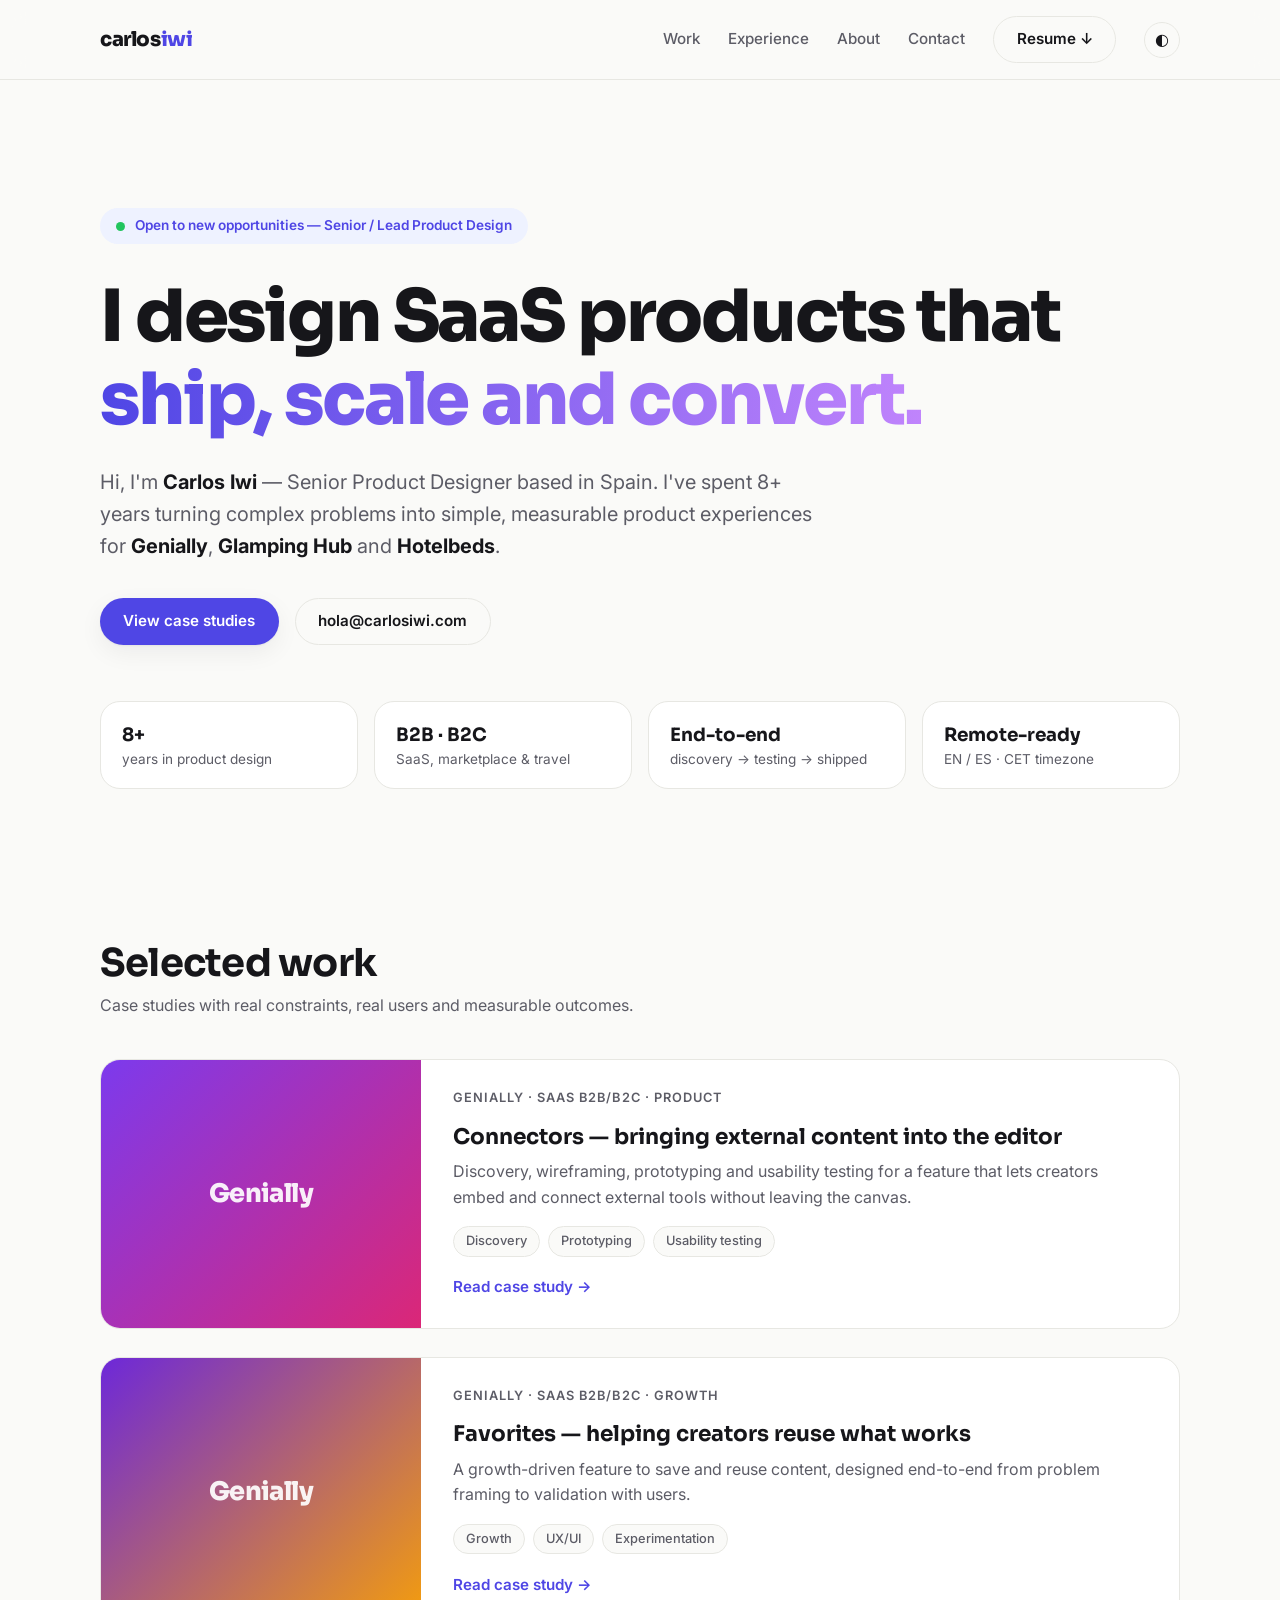
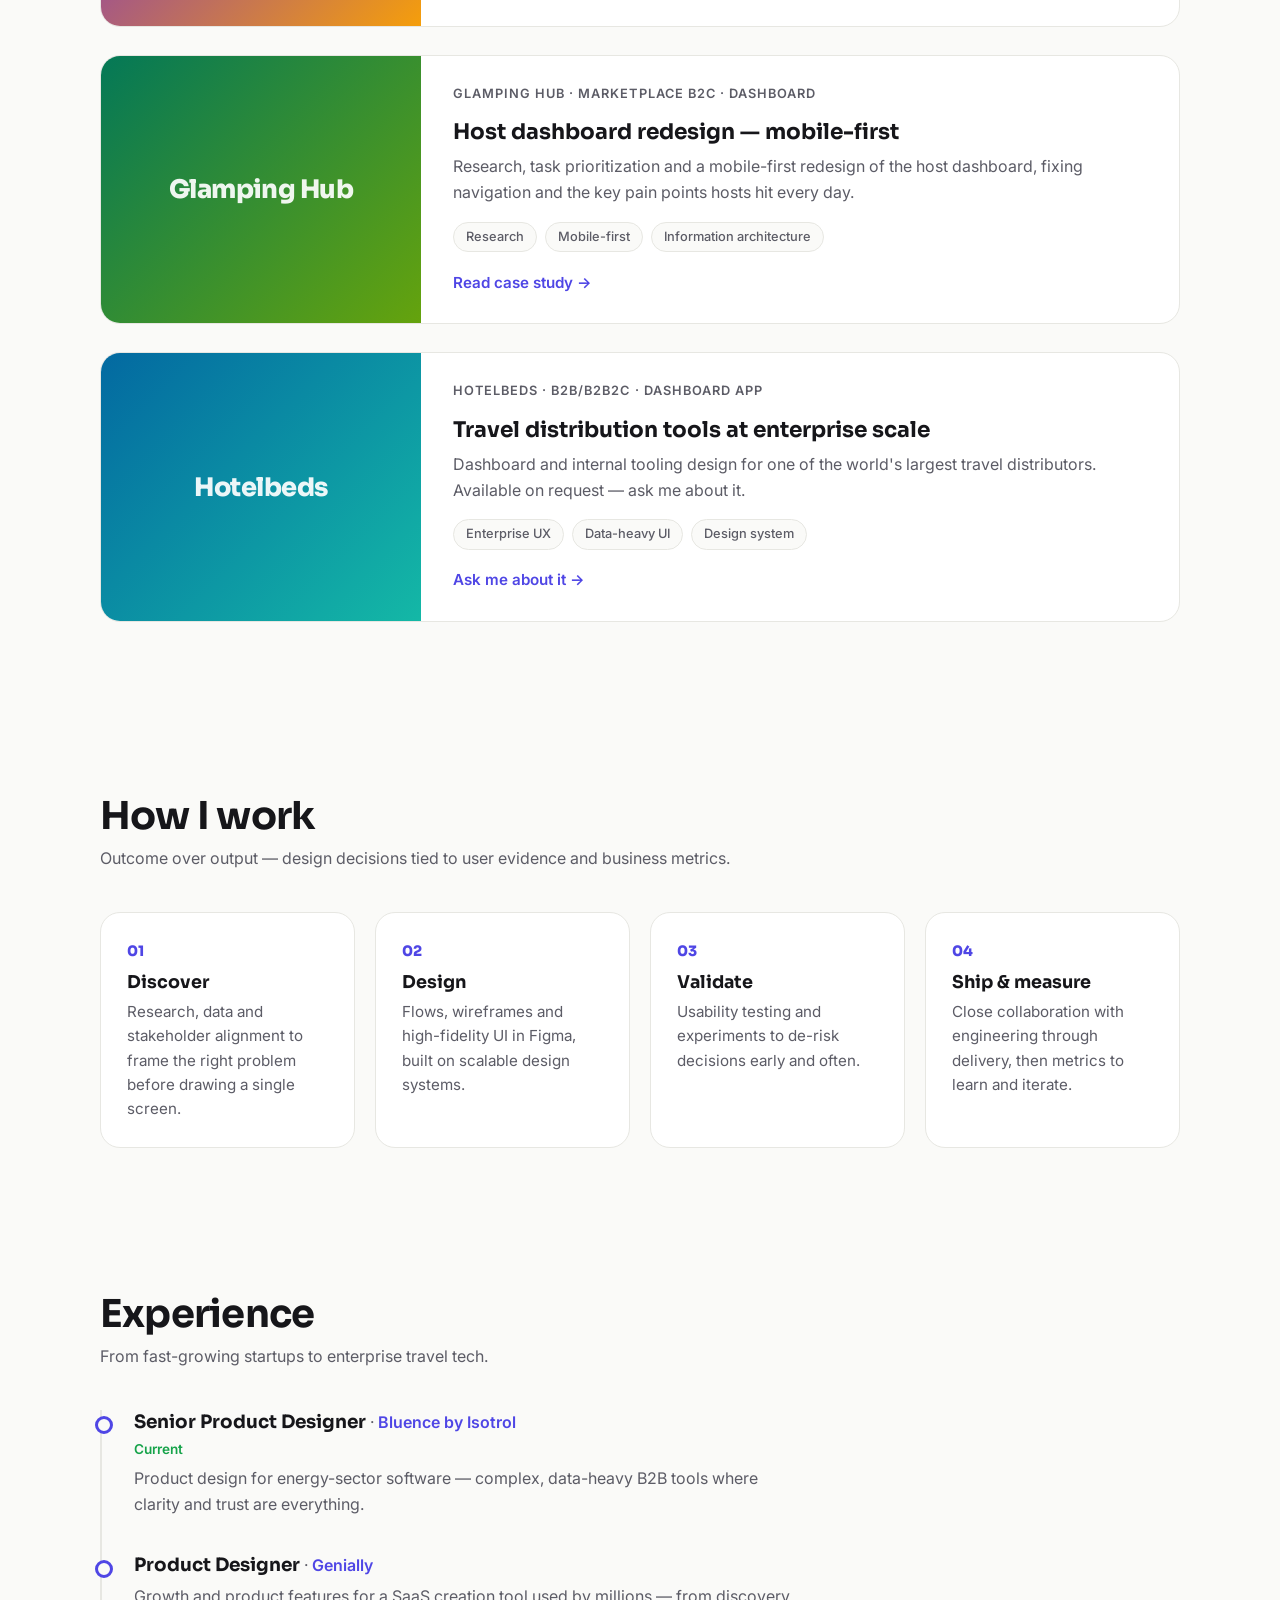
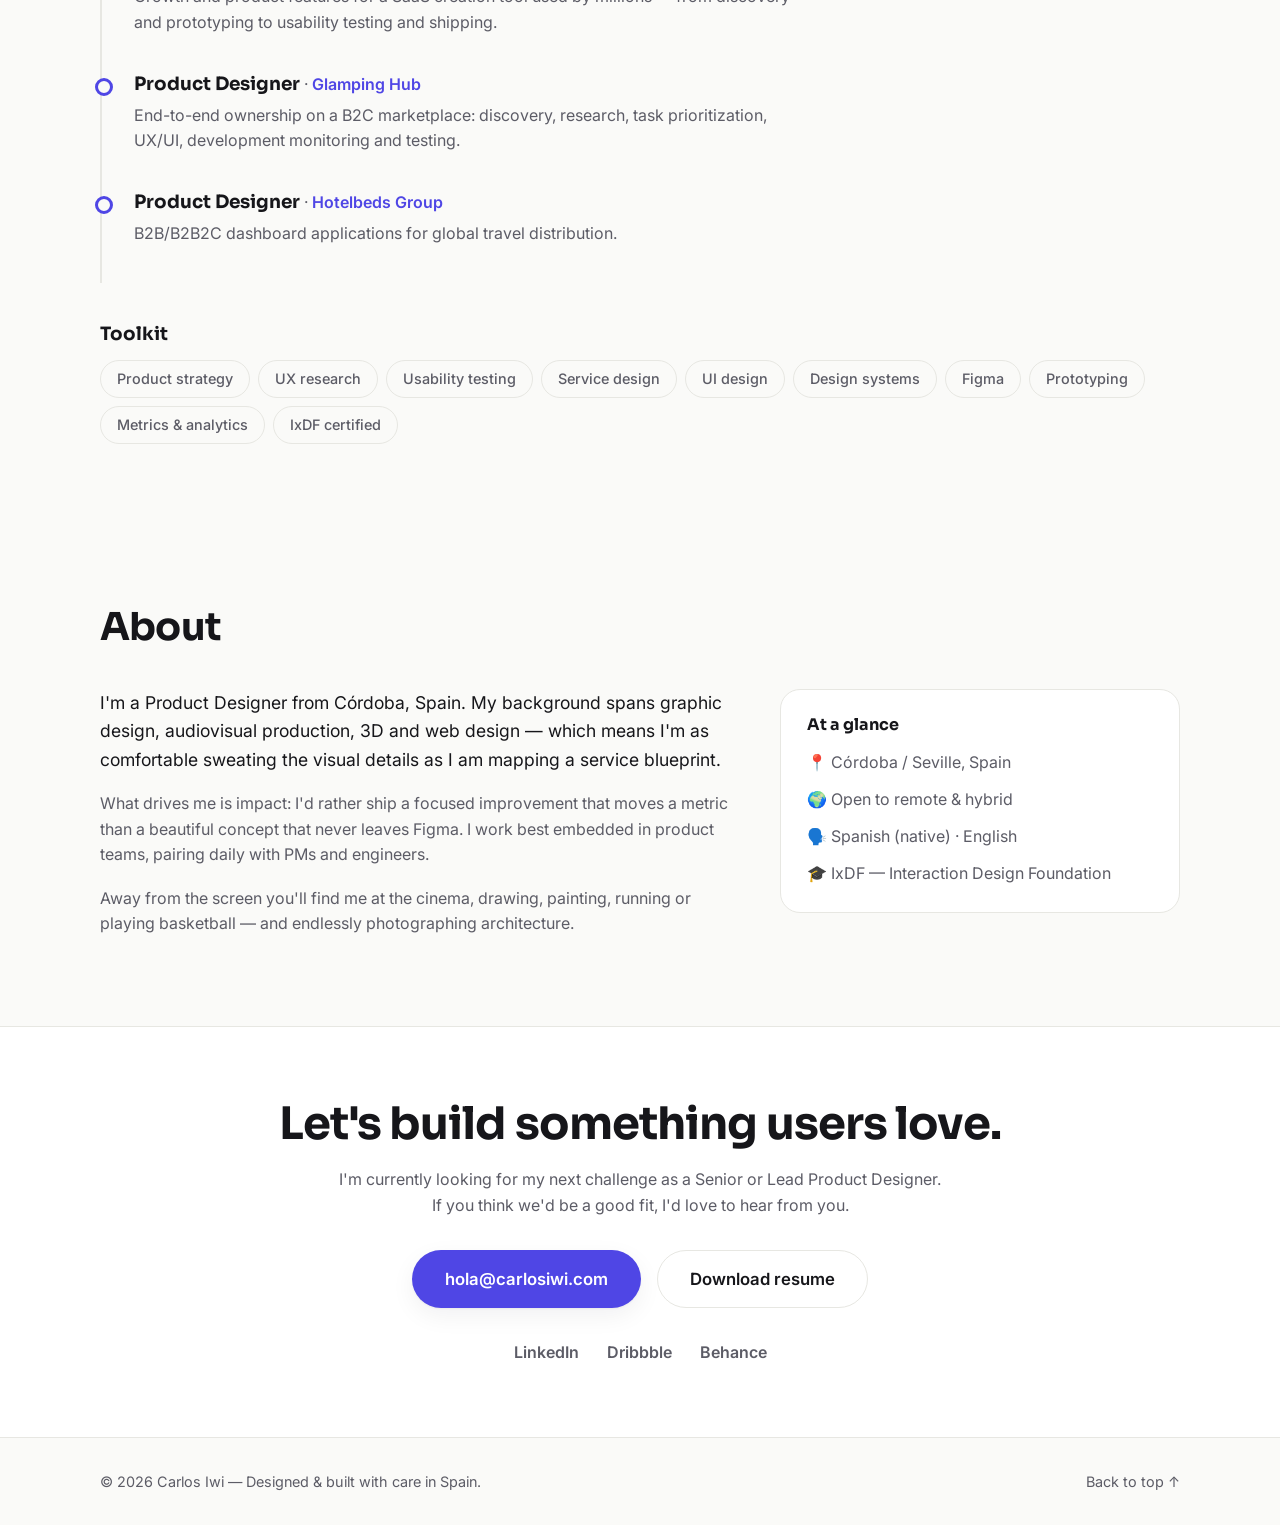
==== index.html @ d3ce52bb "Redesign portfolio site focused on Product Designer job search One-page modern redesign of carlosiwi" ====
<!DOCTYPE html>
<html lang="en">
<head>
  <meta charset="UTF-8" />
  <meta name="viewport" content="width=device-width, initial-scale=1.0" />
  <title>Carlos Iwi — Senior Product Designer</title>
  <meta name="description" content="Carlos Iwi is a Senior Product Designer based in Spain with 8+ years shipping B2B & B2C SaaS products for Genially, Glamping Hub and Hotelbeds. Open to new opportunities." />
  <meta property="og:title" content="Carlos Iwi — Senior Product Designer" />
  <meta property="og:description" content="Product Designer crafting SaaS products that ship and scale. Open to new opportunities." />
  <meta property="og:type" content="website" />
  <meta property="og:url" content="https://carlosiwi.com" />
  <link rel="preconnect" href="https://fonts.googleapis.com" />
  <link rel="preconnect" href="https://fonts.gstatic.com" crossorigin />
  <link href="https://fonts.googleapis.com/css2?family=Inter:wght@400;500;600;700&family=Sora:wght@600;700;800&display=swap" rel="stylesheet" />
  <link rel="stylesheet" href="styles.css" />
</head>
<body>

  <header class="site-header" id="top">
    <nav class="nav container" aria-label="Main navigation">
      <a href="#top" class="logo">carlos<span>iwi</span></a>
      <button class="nav-toggle" aria-label="Toggle menu" aria-expanded="false">
        <span></span><span></span>
      </button>
      <div class="nav-links">
        <a href="#work">Work</a>
        <a href="#experience">Experience</a>
        <a href="#about">About</a>
        <a href="#contact">Contact</a>
        <a href="Carlos_Iwi-Resume--lite_version.pdf" class="btn btn-ghost" download>Resume ↓</a>
        <button class="theme-toggle" aria-label="Toggle dark mode" title="Toggle theme">◐</button>
      </div>
    </nav>
  </header>

  <main>

    <!-- ===== HERO ===== -->
    <section class="hero container">
      <p class="status-badge reveal">
        <span class="pulse" aria-hidden="true"></span>
        Open to new opportunities — Senior / Lead Product Design
      </p>
      <h1 class="reveal">
        I design SaaS products that<br />
        <em>ship, scale and convert.</em>
      </h1>
      <p class="hero-sub reveal">
        Hi, I'm <strong>Carlos Iwi</strong> — Senior Product Designer based in Spain.
        I've spent 8+ years turning complex problems into simple, measurable product
        experiences for <strong>Genially</strong>, <strong>Glamping Hub</strong> and
        <strong>Hotelbeds</strong>.
      </p>
      <div class="hero-cta reveal">
        <a href="#work" class="btn btn-primary">View case studies</a>
        <a href="mailto:hola@carlosiwi.com" class="btn btn-ghost">hola@carlosiwi.com</a>
      </div>
      <ul class="hero-stats reveal" aria-label="Quick facts">
        <li><strong>8+</strong><span>years in product design</span></li>
        <li><strong>B2B · B2C</strong><span>SaaS, marketplace &amp; travel</span></li>
        <li><strong>End-to-end</strong><span>discovery → testing → shipped</span></li>
        <li><strong>Remote-ready</strong><span>EN / ES · CET timezone</span></li>
      </ul>
    </section>

    <!-- ===== SELECTED WORK ===== -->
    <section class="work container" id="work">
      <div class="section-head reveal">
        <h2>Selected work</h2>
        <p>Case studies with real constraints, real users and measurable outcomes.</p>
      </div>

      <article class="case-card reveal">
        <a href="genially-connectors.html" class="case-link">
          <div class="case-visual genially" aria-hidden="true"><span>Genially</span></div>
          <div class="case-body">
            <p class="case-meta">Genially · SaaS B2B/B2C · Product</p>
            <h3>Connectors — bringing external content into the editor</h3>
            <p>
              Discovery, wireframing, prototyping and usability testing for a feature
              that lets creators embed and connect external tools without leaving the canvas.
            </p>
            <ul class="tags">
              <li>Discovery</li><li>Prototyping</li><li>Usability testing</li>
            </ul>
            <span class="case-cta">Read case study →</span>
          </div>
        </a>
      </article>

      <article class="case-card reveal">
        <a href="genially-favorites.html" class="case-link">
          <div class="case-visual genially-alt" aria-hidden="true"><span>Genially</span></div>
          <div class="case-body">
            <p class="case-meta">Genially · SaaS B2B/B2C · Growth</p>
            <h3>Favorites — helping creators reuse what works</h3>
            <p>
              A growth-driven feature to save and reuse content, designed end-to-end
              from problem framing to validation with users.
            </p>
            <ul class="tags">
              <li>Growth</li><li>UX/UI</li><li>Experimentation</li>
            </ul>
            <span class="case-cta">Read case study →</span>
          </div>
        </a>
      </article>

      <article class="case-card reveal">
        <a href="gh-dashboard.html" class="case-link">
          <div class="case-visual glamping" aria-hidden="true"><span>Glamping&nbsp;Hub</span></div>
          <div class="case-body">
            <p class="case-meta">Glamping Hub · Marketplace B2C · Dashboard</p>
            <h3>Host dashboard redesign — mobile-first</h3>
            <p>
              Research, task prioritization and a mobile-first redesign of the host
              dashboard, fixing navigation and the key pain points hosts hit every day.
            </p>
            <ul class="tags">
              <li>Research</li><li>Mobile-first</li><li>Information architecture</li>
            </ul>
            <span class="case-cta">Read case study →</span>
          </div>
        </a>
      </article>

      <article class="case-card reveal">
        <a href="#contact" class="case-link">
          <div class="case-visual hotelbeds" aria-hidden="true"><span>Hotelbeds</span></div>
          <div class="case-body">
            <p class="case-meta">Hotelbeds · B2B/B2B2C · Dashboard app</p>
            <h3>Travel distribution tools at enterprise scale</h3>
            <p>
              Dashboard and internal tooling design for one of the world's largest
              travel distributors. Available on request — ask me about it.
            </p>
            <ul class="tags">
              <li>Enterprise UX</li><li>Data-heavy UI</li><li>Design system</li>
            </ul>
            <span class="case-cta">Ask me about it →</span>
          </div>
        </a>
      </article>
    </section>

    <!-- ===== HOW I WORK ===== -->
    <section class="process container">
      <div class="section-head reveal">
        <h2>How I work</h2>
        <p>Outcome over output — design decisions tied to user evidence and business metrics.</p>
      </div>
      <div class="process-grid">
        <div class="process-item reveal">
          <span class="process-num">01</span>
          <h3>Discover</h3>
          <p>Research, data and stakeholder alignment to frame the right problem before drawing a single screen.</p>
        </div>
        <div class="process-item reveal">
          <span class="process-num">02</span>
          <h3>Design</h3>
          <p>Flows, wireframes and high-fidelity UI in Figma, built on scalable design systems.</p>
        </div>
        <div class="process-item reveal">
          <span class="process-num">03</span>
          <h3>Validate</h3>
          <p>Usability testing and experiments to de-risk decisions early and often.</p>
        </div>
        <div class="process-item reveal">
          <span class="process-num">04</span>
          <h3>Ship &amp; measure</h3>
          <p>Close collaboration with engineering through delivery, then metrics to learn and iterate.</p>
        </div>
      </div>
    </section>

    <!-- ===== EXPERIENCE ===== -->
    <section class="experience container" id="experience">
      <div class="section-head reveal">
        <h2>Experience</h2>
        <p>From fast-growing startups to enterprise travel tech.</p>
      </div>
      <ol class="timeline">
        <li class="timeline-item reveal">
          <div class="timeline-role">
            <h3>Senior Product Designer</h3>
            <p class="timeline-company">Bluence by Isotrol</p>
          </div>
          <p class="timeline-period current">Current</p>
          <p class="timeline-desc">
            Product design for energy-sector software — complex, data-heavy B2B tools
            where clarity and trust are everything.
          </p>
        </li>
        <li class="timeline-item reveal">
          <div class="timeline-role">
            <h3>Product Designer</h3>
            <p class="timeline-company">Genially</p>
          </div>
          <p class="timeline-period"></p>
          <p class="timeline-desc">
            Growth and product features for a SaaS creation tool used by millions —
            from discovery and prototyping to usability testing and shipping.
          </p>
        </li>
        <li class="timeline-item reveal">
          <div class="timeline-role">
            <h3>Product Designer</h3>
            <p class="timeline-company">Glamping Hub</p>
          </div>
          <p class="timeline-period"></p>
          <p class="timeline-desc">
            End-to-end ownership on a B2C marketplace: discovery, research, task
            prioritization, UX/UI, development monitoring and testing.
          </p>
        </li>
        <li class="timeline-item reveal">
          <div class="timeline-role">
            <h3>Product Designer</h3>
            <p class="timeline-company">Hotelbeds Group</p>
          </div>
          <p class="timeline-period"></p>
          <p class="timeline-desc">
            B2B/B2B2C dashboard applications for global travel distribution.
          </p>
        </li>
      </ol>
      <div class="skills reveal">
        <h3>Toolkit</h3>
        <ul class="tags tags-lg">
          <li>Product strategy</li>
          <li>UX research</li>
          <li>Usability testing</li>
          <li>Service design</li>
          <li>UI design</li>
          <li>Design systems</li>
          <li>Figma</li>
          <li>Prototyping</li>
          <li>Metrics &amp; analytics</li>
          <li>IxDF certified</li>
        </ul>
      </div>
    </section>

    <!-- ===== ABOUT ===== -->
    <section class="about container" id="about">
      <div class="section-head reveal">
        <h2>About</h2>
      </div>
      <div class="about-grid">
        <div class="about-text reveal">
          <p>
            I'm a Product Designer from Córdoba, Spain. My background spans graphic
            design, audiovisual production, 3D and web design — which means I'm as
            comfortable sweating the visual details as I am mapping a service blueprint.
          </p>
          <p>
            What drives me is impact: I'd rather ship a focused improvement that moves
            a metric than a beautiful concept that never leaves Figma. I work best
            embedded in product teams, pairing daily with PMs and engineers.
          </p>
          <p>
            Away from the screen you'll find me at the cinema, drawing, painting,
            running or playing basketball — and endlessly photographing architecture.
          </p>
        </div>
        <div class="about-aside reveal">
          <h3>At a glance</h3>
          <ul>
            <li>📍 Córdoba / Seville, Spain</li>
            <li>🌍 Open to remote &amp; hybrid</li>
            <li>🗣️ Spanish (native) · English</li>
            <li>🎓 IxDF — Interaction Design Foundation</li>
          </ul>
        </div>
      </div>
    </section>

    <!-- ===== CONTACT ===== -->
    <section class="contact" id="contact">
      <div class="container reveal">
        <h2>Let's build something users love.</h2>
        <p>
          I'm currently looking for my next challenge as a Senior or Lead Product
          Designer. If you think we'd be a good fit, I'd love to hear from you.
        </p>
        <div class="contact-cta">
          <a href="mailto:hola@carlosiwi.com" class="btn btn-primary btn-lg">hola@carlosiwi.com</a>
          <a href="Carlos_Iwi-Resume--lite_version.pdf" class="btn btn-ghost btn-lg" download>Download resume</a>
        </div>
        <ul class="social">
          <li><a href="https://www.linkedin.com/in/carlosiwi" target="_blank" rel="noopener">LinkedIn</a></li>
          <li><a href="https://dribbble.com/carlosiwi" target="_blank" rel="noopener">Dribbble</a></li>
          <li><a href="https://www.behance.net/carlosiwi" target="_blank" rel="noopener">Behance</a></li>
        </ul>
      </div>
    </section>

  </main>

  <footer class="site-footer">
    <div class="container">
      <p>© <span id="year"></span> Carlos Iwi — Designed &amp; built with care in Spain.</p>
      <a href="#top">Back to top ↑</a>
    </div>
  </footer>

  <script src="script.js"></script>
</body>
</html>
---- styles.css ----
/* ============================================================
   Carlos Iwi — portfolio redesign
   Modern, recruiter-focused, light/dark, no frameworks.
   ============================================================ */

:root {
  --bg: #fafaf8;
  --bg-elev: #ffffff;
  --text: #16161a;
  --text-muted: #5c5c66;
  --accent: #4f46e5;
  --accent-soft: #eef2ff;
  --border: #e7e7e2;
  --shadow: 0 1px 2px rgb(22 22 26 / 0.05), 0 8px 24px rgb(22 22 26 / 0.06);
  --radius: 20px;
  --font-display: "Sora", system-ui, sans-serif;
  --font-body: "Inter", system-ui, sans-serif;
}

[data-theme="dark"] {
  --bg: #0e0e12;
  --bg-elev: #17171d;
  --text: #f4f4f5;
  --text-muted: #a1a1ab;
  --accent: #818cf8;
  --accent-soft: #1e1b3a;
  --border: #26262e;
  --shadow: 0 1px 2px rgb(0 0 0 / 0.4), 0 8px 24px rgb(0 0 0 / 0.35);
}

* { box-sizing: border-box; margin: 0; padding: 0; }

html { scroll-behavior: smooth; }

body {
  font-family: var(--font-body);
  background: var(--bg);
  color: var(--text);
  line-height: 1.6;
  -webkit-font-smoothing: antialiased;
  transition: background 0.3s ease, color 0.3s ease;
}

.container {
  width: min(1080px, 92%);
  margin-inline: auto;
}

h1, h2, h3 { font-family: var(--font-display); line-height: 1.15; }

a { color: inherit; text-decoration: none; }

/* ---------- Header ---------- */

.site-header {
  position: sticky;
  top: 0;
  z-index: 50;
  backdrop-filter: blur(12px);
  background: color-mix(in srgb, var(--bg) 80%, transparent);
  border-bottom: 1px solid var(--border);
}

.nav {
  display: flex;
  align-items: center;
  justify-content: space-between;
  padding-block: 1rem;
}

.logo {
  font-family: var(--font-display);
  font-weight: 800;
  font-size: 1.25rem;
  letter-spacing: -0.02em;
}
.logo span { color: var(--accent); }

.nav-links {
  display: flex;
  align-items: center;
  gap: 1.75rem;
  font-weight: 500;
  font-size: 0.95rem;
}
.nav-links a:not(.btn) { color: var(--text-muted); transition: color 0.2s; }
.nav-links a:not(.btn):hover { color: var(--text); }

.nav-toggle { display: none; }

.theme-toggle {
  background: none;
  border: 1px solid var(--border);
  border-radius: 999px;
  width: 2.25rem;
  height: 2.25rem;
  font-size: 1rem;
  color: var(--text);
  cursor: pointer;
  transition: border-color 0.2s;
}
.theme-toggle:hover { border-color: var(--accent); }

/* ---------- Buttons ---------- */

.btn {
  display: inline-block;
  padding: 0.65rem 1.4rem;
  border-radius: 999px;
  font-weight: 600;
  font-size: 0.95rem;
  border: 1px solid transparent;
  transition: transform 0.15s ease, box-shadow 0.15s ease, background 0.2s;
}
.btn:hover { transform: translateY(-2px); }

.btn-primary {
  background: var(--accent);
  color: #fff;
  box-shadow: var(--shadow);
}

.btn-ghost {
  border-color: var(--border);
  color: var(--text);
}
.btn-ghost:hover { border-color: var(--accent); color: var(--accent); }

.btn-lg { padding: 0.9rem 2rem; font-size: 1.05rem; }

/* ---------- Hero ---------- */

.hero {
  padding-block: clamp(4rem, 10vw, 8rem) clamp(3rem, 7vw, 5rem);
}

.status-badge {
  display: inline-flex;
  align-items: center;
  gap: 0.6rem;
  background: var(--accent-soft);
  color: var(--accent);
  font-weight: 600;
  font-size: 0.85rem;
  padding: 0.45rem 1rem;
  border-radius: 999px;
  margin-bottom: 2rem;
}

.pulse {
  width: 9px;
  height: 9px;
  border-radius: 50%;
  background: #22c55e;
  animation: pulse 2s infinite;
}
@keyframes pulse {
  0%   { box-shadow: 0 0 0 0 rgb(34 197 94 / 0.5); }
  70%  { box-shadow: 0 0 0 9px rgb(34 197 94 / 0); }
  100% { box-shadow: 0 0 0 0 rgb(34 197 94 / 0); }
}

.hero h1 {
  font-size: clamp(2.4rem, 6.5vw, 4.5rem);
  font-weight: 800;
  letter-spacing: -0.03em;
  margin-bottom: 1.5rem;
}
.hero h1 em {
  font-style: normal;
  background: linear-gradient(90deg, var(--accent), #c084fc);
  -webkit-background-clip: text;
  background-clip: text;
  color: transparent;
}

.hero-sub {
  font-size: clamp(1.05rem, 2vw, 1.25rem);
  color: var(--text-muted);
  max-width: 46rem;
  margin-bottom: 2.25rem;
}
.hero-sub strong { color: var(--text); }

.hero-cta { display: flex; gap: 1rem; flex-wrap: wrap; margin-bottom: 3.5rem; }

.hero-stats {
  list-style: none;
  display: grid;
  grid-template-columns: repeat(auto-fit, minmax(180px, 1fr));
  gap: 1rem;
}
.hero-stats li {
  background: var(--bg-elev);
  border: 1px solid var(--border);
  border-radius: var(--radius);
  padding: 1.1rem 1.3rem;
  display: flex;
  flex-direction: column;
}
.hero-stats strong { font-family: var(--font-display); font-size: 1.15rem; }
.hero-stats span { color: var(--text-muted); font-size: 0.85rem; }

/* ---------- Sections ---------- */

section { padding-block: clamp(2.5rem, 6vw, 4.5rem); }

.section-head { margin-bottom: 2.5rem; }
.section-head h2 {
  font-size: clamp(1.7rem, 3.5vw, 2.4rem);
  font-weight: 700;
  letter-spacing: -0.02em;
  margin-bottom: 0.5rem;
}
.section-head p { color: var(--text-muted); max-width: 40rem; }

/* ---------- Work / case cards ---------- */

.case-card { margin-bottom: 1.75rem; }

.case-link {
  display: grid;
  grid-template-columns: 320px 1fr;
  gap: 0;
  background: var(--bg-elev);
  border: 1px solid var(--border);
  border-radius: var(--radius);
  overflow: hidden;
  transition: transform 0.2s ease, box-shadow 0.2s ease, border-color 0.2s;
}
.case-link:hover {
  transform: translateY(-4px);
  box-shadow: var(--shadow);
  border-color: var(--accent);
}

.case-visual {
  display: flex;
  align-items: center;
  justify-content: center;
  min-height: 220px;
}
.case-visual span {
  font-family: var(--font-display);
  font-weight: 800;
  font-size: 1.6rem;
  color: rgb(255 255 255 / 0.92);
  letter-spacing: -0.02em;
}
.case-visual.genially     { background: linear-gradient(135deg, #7c3aed, #db2777); }
.case-visual.genially-alt { background: linear-gradient(135deg, #6d28d9, #f59e0b); }
.case-visual.glamping     { background: linear-gradient(135deg, #047857, #65a30d); }
.case-visual.hotelbeds    { background: linear-gradient(135deg, #0369a1, #14b8a6); }

.case-body { padding: 1.75rem 2rem; }

.case-meta {
  font-size: 0.8rem;
  font-weight: 600;
  text-transform: uppercase;
  letter-spacing: 0.08em;
  color: var(--accent);
  margin-bottom: 0.5rem;
}

.case-body h3 { font-size: 1.35rem; margin-bottom: 0.6rem; }
.case-body > p { color: var(--text-muted); margin-bottom: 1rem; }

.tags {
  list-style: none;
  display: flex;
  flex-wrap: wrap;
  gap: 0.5rem;
  margin-bottom: 1.1rem;
}
.tags li {
  font-size: 0.8rem;
  font-weight: 500;
  color: var(--text-muted);
  background: var(--bg);
  border: 1px solid var(--border);
  padding: 0.25rem 0.75rem;
  border-radius: 999px;
}
.tags-lg li { font-size: 0.9rem; padding: 0.4rem 1rem; }

.case-cta { font-weight: 600; color: var(--accent); font-size: 0.95rem; }

/* ---------- Process ---------- */

.process-grid {
  display: grid;
  grid-template-columns: repeat(auto-fit, minmax(220px, 1fr));
  gap: 1.25rem;
}
.process-item {
  background: var(--bg-elev);
  border: 1px solid var(--border);
  border-radius: var(--radius);
  padding: 1.6rem;
}
.process-num {
  font-family: var(--font-display);
  font-weight: 800;
  color: var(--accent);
  font-size: 0.9rem;
}
.process-item h3 { font-size: 1.1rem; margin-block: 0.5rem; }
.process-item p { color: var(--text-muted); font-size: 0.95rem; }

/* ---------- Experience ---------- */

.timeline { list-style: none; border-left: 2px solid var(--border); }

.timeline-item {
  position: relative;
  padding: 0 0 2.25rem 2rem;
}
.timeline-item::before {
  content: "";
  position: absolute;
  left: -7px;
  top: 0.4rem;
  width: 12px;
  height: 12px;
  border-radius: 50%;
  background: var(--bg);
  border: 3px solid var(--accent);
}

.timeline-role h3 { font-size: 1.15rem; display: inline; }
.timeline-company { display: inline; color: var(--accent); font-weight: 600; }
.timeline-company::before { content: " · "; color: var(--text-muted); font-weight: 400; }

.timeline-period {
  font-size: 0.85rem;
  color: var(--text-muted);
  margin-block: 0.15rem 0.35rem;
}
.timeline-period.current {
  display: inline-block;
  color: #16a34a;
  font-weight: 600;
}

.timeline-desc { color: var(--text-muted); max-width: 42rem; }

.skills { margin-top: 2.5rem; }
.skills h3 { font-size: 1.15rem; margin-bottom: 1rem; }

/* ---------- About ---------- */

.about-grid {
  display: grid;
  grid-template-columns: 1.6fr 1fr;
  gap: 2.5rem;
  align-items: start;
}
.about-text p { margin-bottom: 1.1rem; color: var(--text-muted); }
.about-text p:first-child { color: var(--text); font-size: 1.1rem; }

.about-aside {
  background: var(--bg-elev);
  border: 1px solid var(--border);
  border-radius: var(--radius);
  padding: 1.6rem;
}
.about-aside h3 { font-size: 1rem; margin-bottom: 1rem; }
.about-aside ul { list-style: none; display: grid; gap: 0.7rem; color: var(--text-muted); }

/* ---------- Contact ---------- */

.contact {
  background: var(--bg-elev);
  border-block: 1px solid var(--border);
  text-align: center;
}
.contact h2 {
  font-size: clamp(1.8rem, 4vw, 2.8rem);
  letter-spacing: -0.02em;
  margin-bottom: 1rem;
}
.contact p { color: var(--text-muted); max-width: 38rem; margin: 0 auto 2rem; }

.contact-cta {
  display: flex;
  gap: 1rem;
  justify-content: center;
  flex-wrap: wrap;
  margin-bottom: 2rem;
}

.social {
  list-style: none;
  display: flex;
  gap: 1.75rem;
  justify-content: center;
  font-weight: 600;
}
.social a { color: var(--text-muted); transition: color 0.2s; }
.social a:hover { color: var(--accent); }

/* ---------- Footer ---------- */

.site-footer { padding-block: 2rem; }
.site-footer .container {
  display: flex;
  justify-content: space-between;
  flex-wrap: wrap;
  gap: 0.5rem;
  color: var(--text-muted);
  font-size: 0.9rem;
}
.site-footer a:hover { color: var(--accent); }

/* ---------- Reveal on scroll ---------- */

.reveal {
  opacity: 0;
  transform: translateY(18px);
  transition: opacity 0.6s ease, transform 0.6s ease;
}
.reveal.visible { opacity: 1; transform: none; }

@media (prefers-reduced-motion: reduce) {
  html { scroll-behavior: auto; }
  .reveal { opacity: 1; transform: none; transition: none; }
  .pulse { animation: none; }
}

/* ---------- Mobile ---------- */

@media (max-width: 760px) {
  .nav-toggle {
    display: flex;
    flex-direction: column;
    gap: 5px;
    background: none;
    border: none;
    cursor: pointer;
    padding: 0.5rem;
  }
  .nav-toggle span {
    width: 22px;
    height: 2px;
    background: var(--text);
    transition: transform 0.2s;
  }
  .nav-toggle[aria-expanded="true"] span:first-child { transform: translateY(7px) rotate(45deg); }
  .nav-toggle[aria-expanded="true"] span:last-child  { transform: rotate(-45deg); }

  .nav-links {
    position: absolute;
    top: 100%;
    left: 0;
    right: 0;
    flex-direction: column;
    align-items: flex-start;
    gap: 1.1rem;
    background: var(--bg-elev);
    border-bottom: 1px solid var(--border);
    padding: 1.5rem 4%;
    display: none;
  }
  .nav-links.open { display: flex; }

  .case-link { grid-template-columns: 1fr; }
  .case-visual { min-height: 150px; }

  .about-grid { grid-template-columns: 1fr; }
}
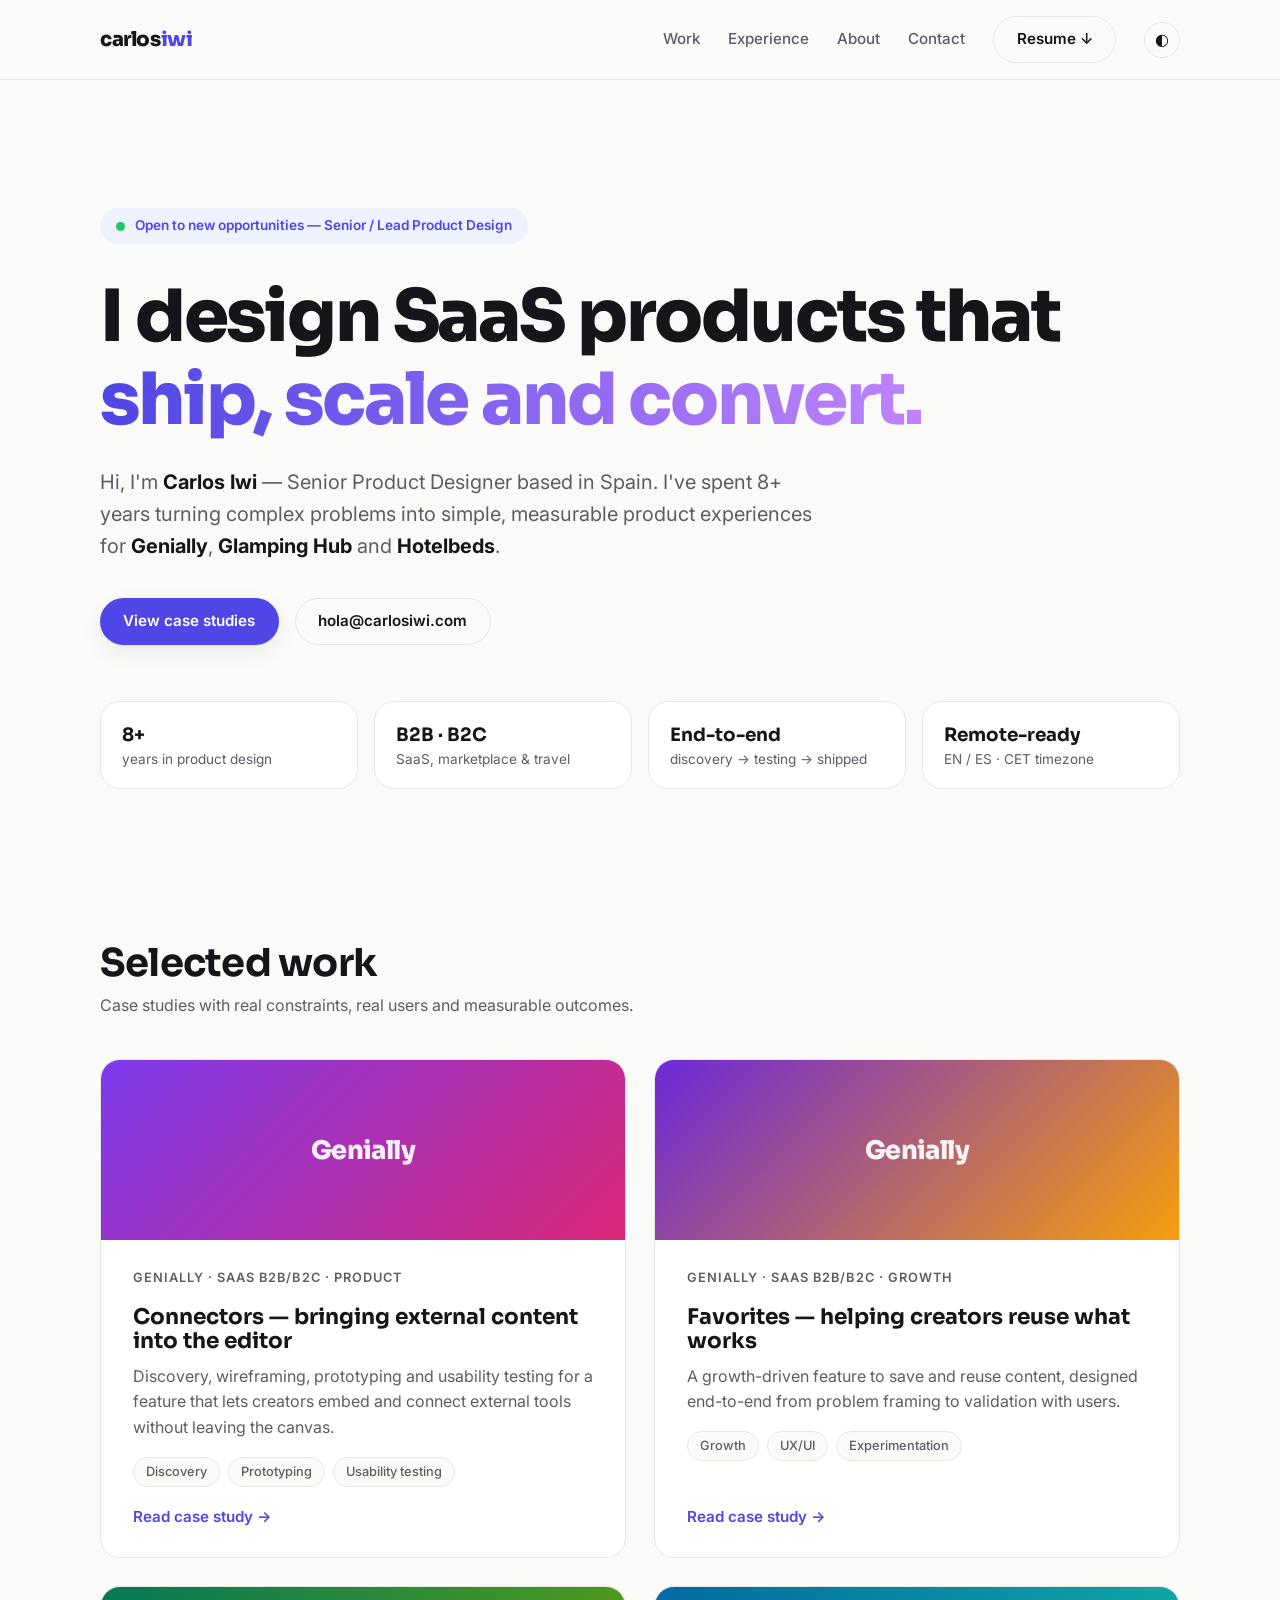
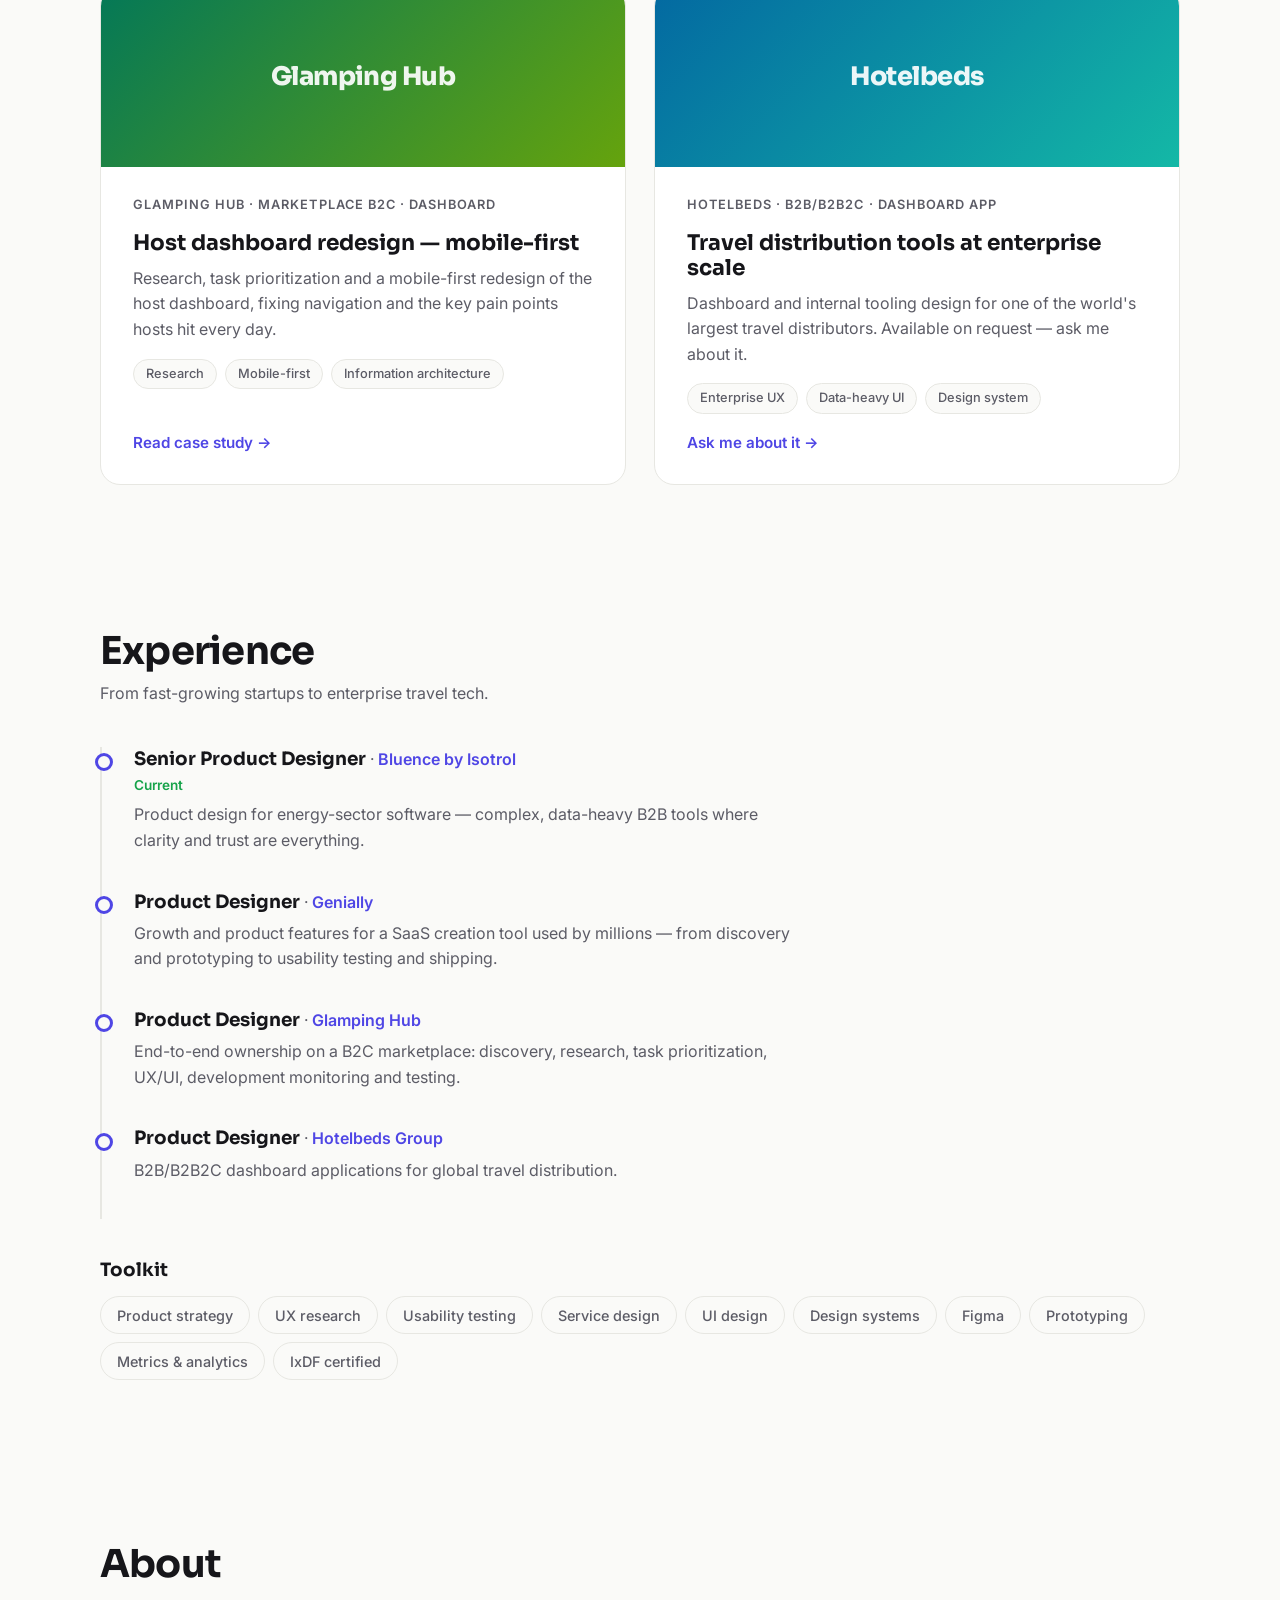
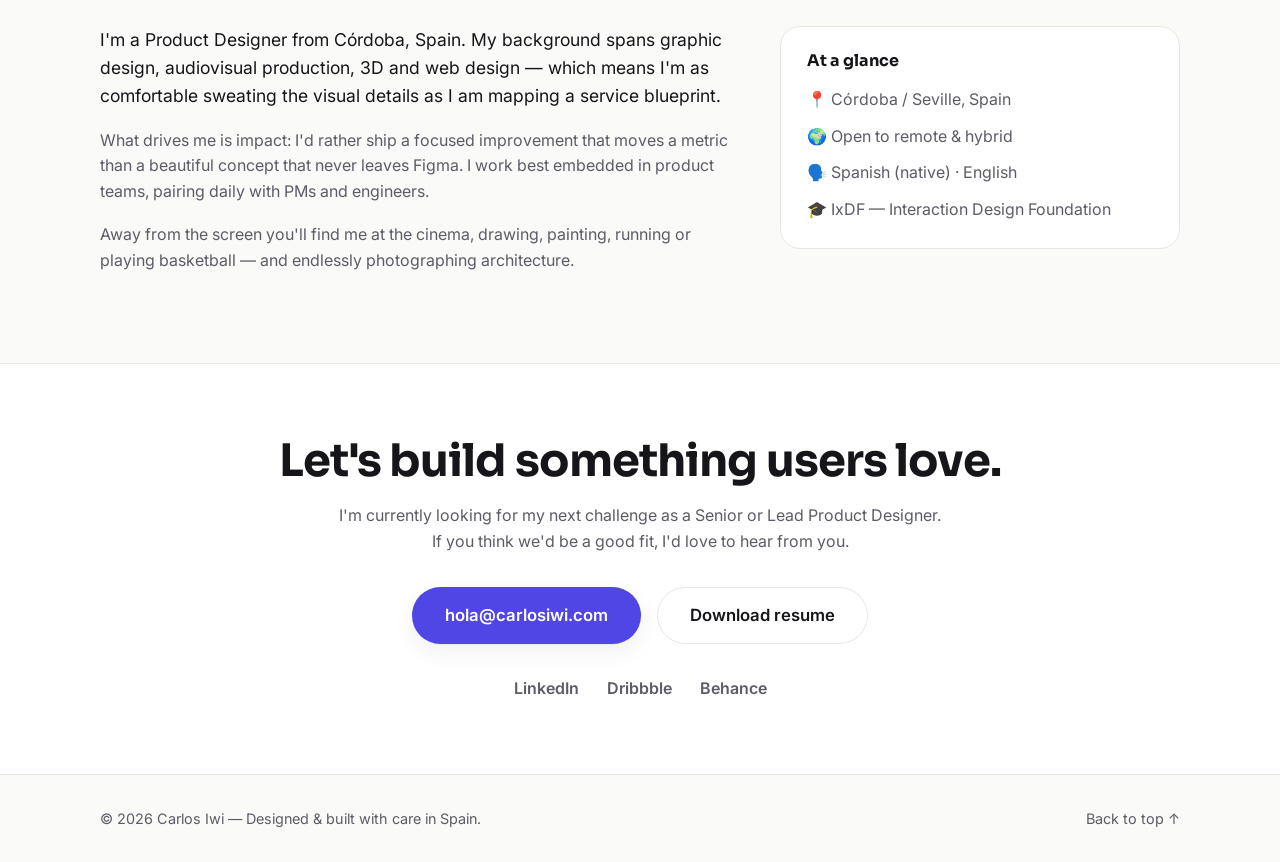
==== commit 6ed76034: "Lay out Selected Work as a 2-column grid and remove How I work section Case cards switch from stacke" ====
--- a/index.html
+++ b/index.html
@@ -70,6 +70,8 @@
         <p>Case studies with real constraints, real users and measurable outcomes.</p>
       </div>
 
+      <div class="work-grid">
+
       <article class="case-card reveal">
         <a href="genially-connectors.html" class="case-link">
           <div class="case-visual genially" aria-hidden="true"><span>Genially</span></div>
@@ -141,35 +143,7 @@
           </div>
         </a>
       </article>
-    </section>
-
-    <!-- ===== HOW I WORK ===== -->
-    <section class="process container">
-      <div class="section-head reveal">
-        <h2>How I work</h2>
-        <p>Outcome over output — design decisions tied to user evidence and business metrics.</p>
-      </div>
-      <div class="process-grid">
-        <div class="process-item reveal">
-          <span class="process-num">01</span>
-          <h3>Discover</h3>
-          <p>Research, data and stakeholder alignment to frame the right problem before drawing a single screen.</p>
-        </div>
-        <div class="process-item reveal">
-          <span class="process-num">02</span>
-          <h3>Design</h3>
-          <p>Flows, wireframes and high-fidelity UI in Figma, built on scalable design systems.</p>
-        </div>
-        <div class="process-item reveal">
-          <span class="process-num">03</span>
-          <h3>Validate</h3>
-          <p>Usability testing and experiments to de-risk decisions early and often.</p>
-        </div>
-        <div class="process-item reveal">
-          <span class="process-num">04</span>
-          <h3>Ship &amp; measure</h3>
-          <p>Close collaboration with engineering through delivery, then metrics to learn and iterate.</p>
-        </div>
+
       </div>
     </section>
 
--- a/styles.css
+++ b/styles.css
@@ -216,12 +216,18 @@
 
 /* ---------- Work / case cards ---------- */
 
-.case-card { margin-bottom: 1.75rem; }
+.work-grid {
+  display: grid;
+  grid-template-columns: repeat(2, 1fr);
+  gap: 1.75rem;
+}
+
+.case-card { display: flex; }
 
 .case-link {
-  display: grid;
-  grid-template-columns: 320px 1fr;
-  gap: 0;
+  display: flex;
+  flex-direction: column;
+  width: 100%;
   background: var(--bg-elev);
   border: 1px solid var(--border);
   border-radius: var(--radius);
@@ -238,7 +244,7 @@
   display: flex;
   align-items: center;
   justify-content: center;
-  min-height: 220px;
+  min-height: 180px;
 }
 .case-visual span {
   font-family: var(--font-display);
@@ -252,7 +258,13 @@
 .case-visual.glamping     { background: linear-gradient(135deg, #047857, #65a30d); }
 .case-visual.hotelbeds    { background: linear-gradient(135deg, #0369a1, #14b8a6); }
 
-.case-body { padding: 1.75rem 2rem; }
+.case-body {
+  padding: 1.75rem 2rem;
+  display: flex;
+  flex-direction: column;
+  flex: 1;
+}
+.case-body .case-cta { margin-top: auto; }
 
 .case-meta {
   font-size: 0.8rem;
@@ -285,28 +297,6 @@
 .tags-lg li { font-size: 0.9rem; padding: 0.4rem 1rem; }
 
 .case-cta { font-weight: 600; color: var(--accent); font-size: 0.95rem; }
-
-/* ---------- Process ---------- */
-
-.process-grid {
-  display: grid;
-  grid-template-columns: repeat(auto-fit, minmax(220px, 1fr));
-  gap: 1.25rem;
-}
-.process-item {
-  background: var(--bg-elev);
-  border: 1px solid var(--border);
-  border-radius: var(--radius);
-  padding: 1.6rem;
-}
-.process-num {
-  font-family: var(--font-display);
-  font-weight: 800;
-  color: var(--accent);
-  font-size: 0.9rem;
-}
-.process-item h3 { font-size: 1.1rem; margin-block: 0.5rem; }
-.process-item p { color: var(--text-muted); font-size: 0.95rem; }
 
 /* ---------- Experience ---------- */
 
@@ -412,6 +402,188 @@
   font-size: 0.9rem;
 }
 .site-footer a:hover { color: var(--accent); }
+
+/* ---------- Case study pages ---------- */
+
+.breadcrumb {
+  display: inline-block;
+  font-size: 0.9rem;
+  font-weight: 600;
+  color: var(--text-muted);
+  margin-bottom: 2.5rem;
+  transition: color 0.2s;
+}
+.breadcrumb:hover { color: var(--accent); }
+
+.cs-hero { padding-block: clamp(3rem, 8vw, 6rem) clamp(1.5rem, 3vw, 2.5rem); }
+
+.cs-hero h1 {
+  font-size: clamp(2.1rem, 5.5vw, 3.6rem);
+  font-weight: 800;
+  letter-spacing: -0.03em;
+  margin-block: 0.75rem 1.25rem;
+}
+.cs-hero h1 em {
+  font-style: normal;
+  background: linear-gradient(90deg, var(--accent), #c084fc);
+  -webkit-background-clip: text;
+  background-clip: text;
+  color: transparent;
+}
+
+.cs-intro {
+  font-size: clamp(1.05rem, 2vw, 1.2rem);
+  color: var(--text-muted);
+  max-width: 46rem;
+  margin-bottom: 2.5rem;
+}
+.cs-intro strong { color: var(--text); }
+
+.cs-facts {
+  display: grid;
+  grid-template-columns: repeat(auto-fit, minmax(200px, 1fr));
+  gap: 1rem;
+}
+.cs-facts > div {
+  background: var(--bg-elev);
+  border: 1px solid var(--border);
+  border-radius: var(--radius);
+  padding: 1.1rem 1.3rem;
+}
+.cs-facts dt {
+  font-size: 0.75rem;
+  font-weight: 600;
+  text-transform: uppercase;
+  letter-spacing: 0.08em;
+  color: var(--accent);
+  margin-bottom: 0.25rem;
+}
+.cs-facts dd { font-size: 0.95rem; color: var(--text-muted); }
+
+.cs-impact { padding-block: clamp(1.5rem, 3vw, 2.5rem); }
+
+.impact-grid {
+  display: grid;
+  grid-template-columns: repeat(auto-fit, minmax(200px, 1fr));
+  gap: 1.25rem;
+}
+.impact-item {
+  background: linear-gradient(135deg, var(--accent-soft), var(--bg-elev));
+  border: 1px solid var(--border);
+  border-radius: var(--radius);
+  padding: 1.6rem;
+  display: flex;
+  flex-direction: column;
+  gap: 0.35rem;
+}
+.impact-item strong {
+  font-family: var(--font-display);
+  font-size: 1.9rem;
+  font-weight: 800;
+  letter-spacing: -0.02em;
+  color: var(--accent);
+}
+.impact-item span { color: var(--text-muted); font-size: 0.9rem; }
+
+.cs-section { padding-block: clamp(2rem, 4vw, 3rem); }
+
+.cs-grid {
+  display: grid;
+  grid-template-columns: 240px 1fr;
+  gap: 2.5rem;
+  align-items: start;
+}
+.cs-grid > h2 {
+  font-size: 1.15rem;
+  font-weight: 700;
+  color: var(--accent);
+  position: sticky;
+  top: 5.5rem;
+}
+
+.cs-content h3 { font-size: 1.2rem; margin-block: 1.5rem 0.6rem; }
+.cs-content p { color: var(--text-muted); margin-bottom: 1rem; max-width: 44rem; }
+.cs-content p strong, .cs-list strong { color: var(--text); }
+
+.cs-list {
+  list-style: none;
+  display: grid;
+  gap: 0.75rem;
+  margin-bottom: 1.25rem;
+  max-width: 44rem;
+}
+.cs-list li {
+  position: relative;
+  padding-left: 1.5rem;
+  color: var(--text-muted);
+}
+.cs-list li::before {
+  content: "—";
+  position: absolute;
+  left: 0;
+  color: var(--accent);
+  font-weight: 700;
+}
+
+.cs-quote {
+  border-left: 3px solid var(--accent);
+  background: var(--bg-elev);
+  border-radius: 0 var(--radius) var(--radius) 0;
+  padding: 1.4rem 1.75rem;
+  font-family: var(--font-display);
+  font-size: 1.15rem;
+  line-height: 1.5;
+  margin-block: 1.5rem;
+  max-width: 44rem;
+}
+
+.cs-figure { margin-block: 1.75rem; max-width: 44rem; }
+.cs-placeholder {
+  display: flex;
+  align-items: center;
+  justify-content: center;
+  min-height: 260px;
+  border-radius: var(--radius);
+  background: linear-gradient(135deg, #7c3aed, #db2777);
+  color: rgb(255 255 255 / 0.92);
+  font-family: var(--font-display);
+  font-weight: 700;
+  font-size: 1.05rem;
+  text-align: center;
+  padding: 1rem;
+}
+.cs-figure figcaption {
+  font-size: 0.85rem;
+  color: var(--text-muted);
+  margin-top: 0.6rem;
+}
+
+.cs-next { padding-block: clamp(2rem, 4vw, 3rem); }
+.cs-next-grid {
+  display: grid;
+  grid-template-columns: repeat(auto-fit, minmax(280px, 1fr));
+  gap: 1.25rem;
+}
+.next-card {
+  display: block;
+  background: var(--bg-elev);
+  border: 1px solid var(--border);
+  border-radius: var(--radius);
+  padding: 1.75rem;
+  transition: transform 0.2s ease, box-shadow 0.2s ease, border-color 0.2s;
+}
+.next-card:hover {
+  transform: translateY(-4px);
+  box-shadow: var(--shadow);
+  border-color: var(--accent);
+}
+.next-card h3 { font-size: 1.25rem; margin-block: 0.4rem 0.5rem; }
+.next-card > p:last-child { color: var(--text-muted); font-size: 0.95rem; }
+
+@media (max-width: 760px) {
+  .cs-grid { grid-template-columns: 1fr; gap: 1rem; }
+  .cs-grid > h2 { position: static; }
+}
 
 /* ---------- Reveal on scroll ---------- */
 
@@ -464,7 +636,7 @@
   }
   .nav-links.open { display: flex; }
 
-  .case-link { grid-template-columns: 1fr; }
+  .work-grid { grid-template-columns: 1fr; }
   .case-visual { min-height: 150px; }
 
   .about-grid { grid-template-columns: 1fr; }
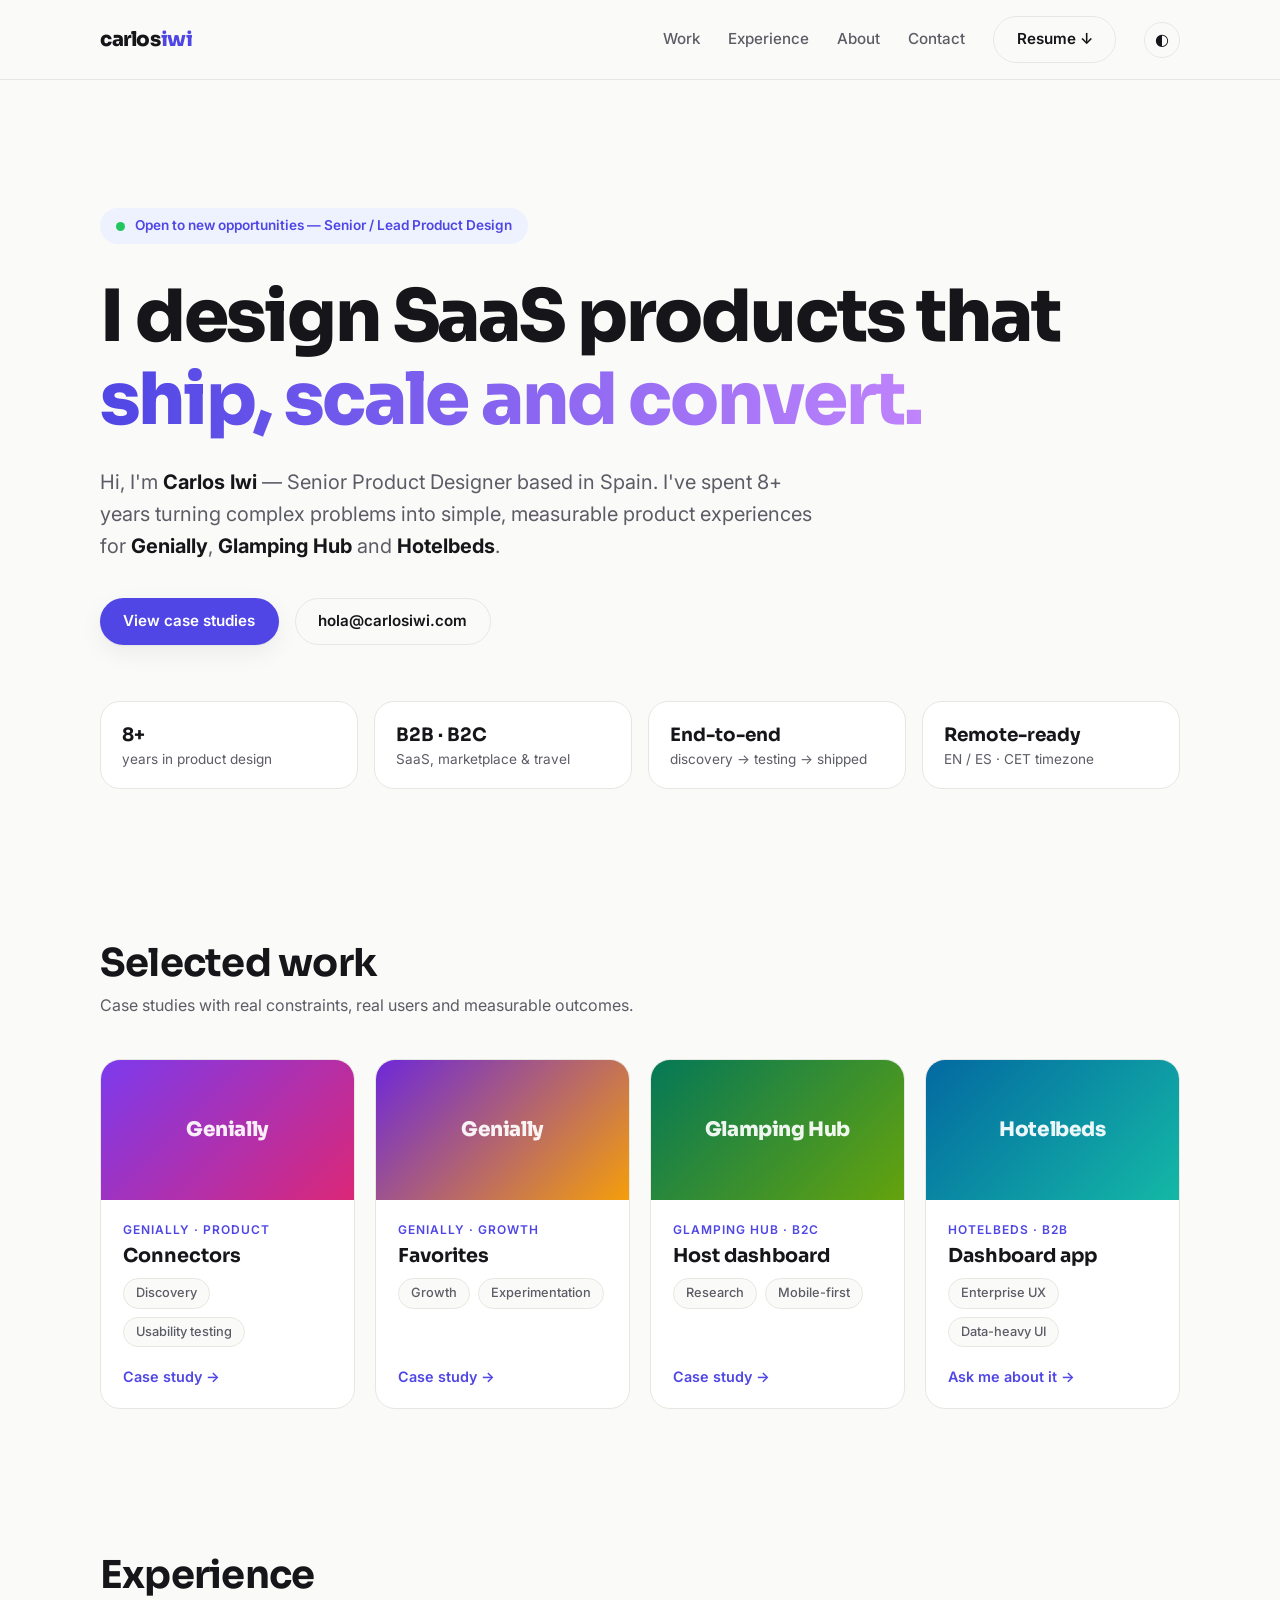
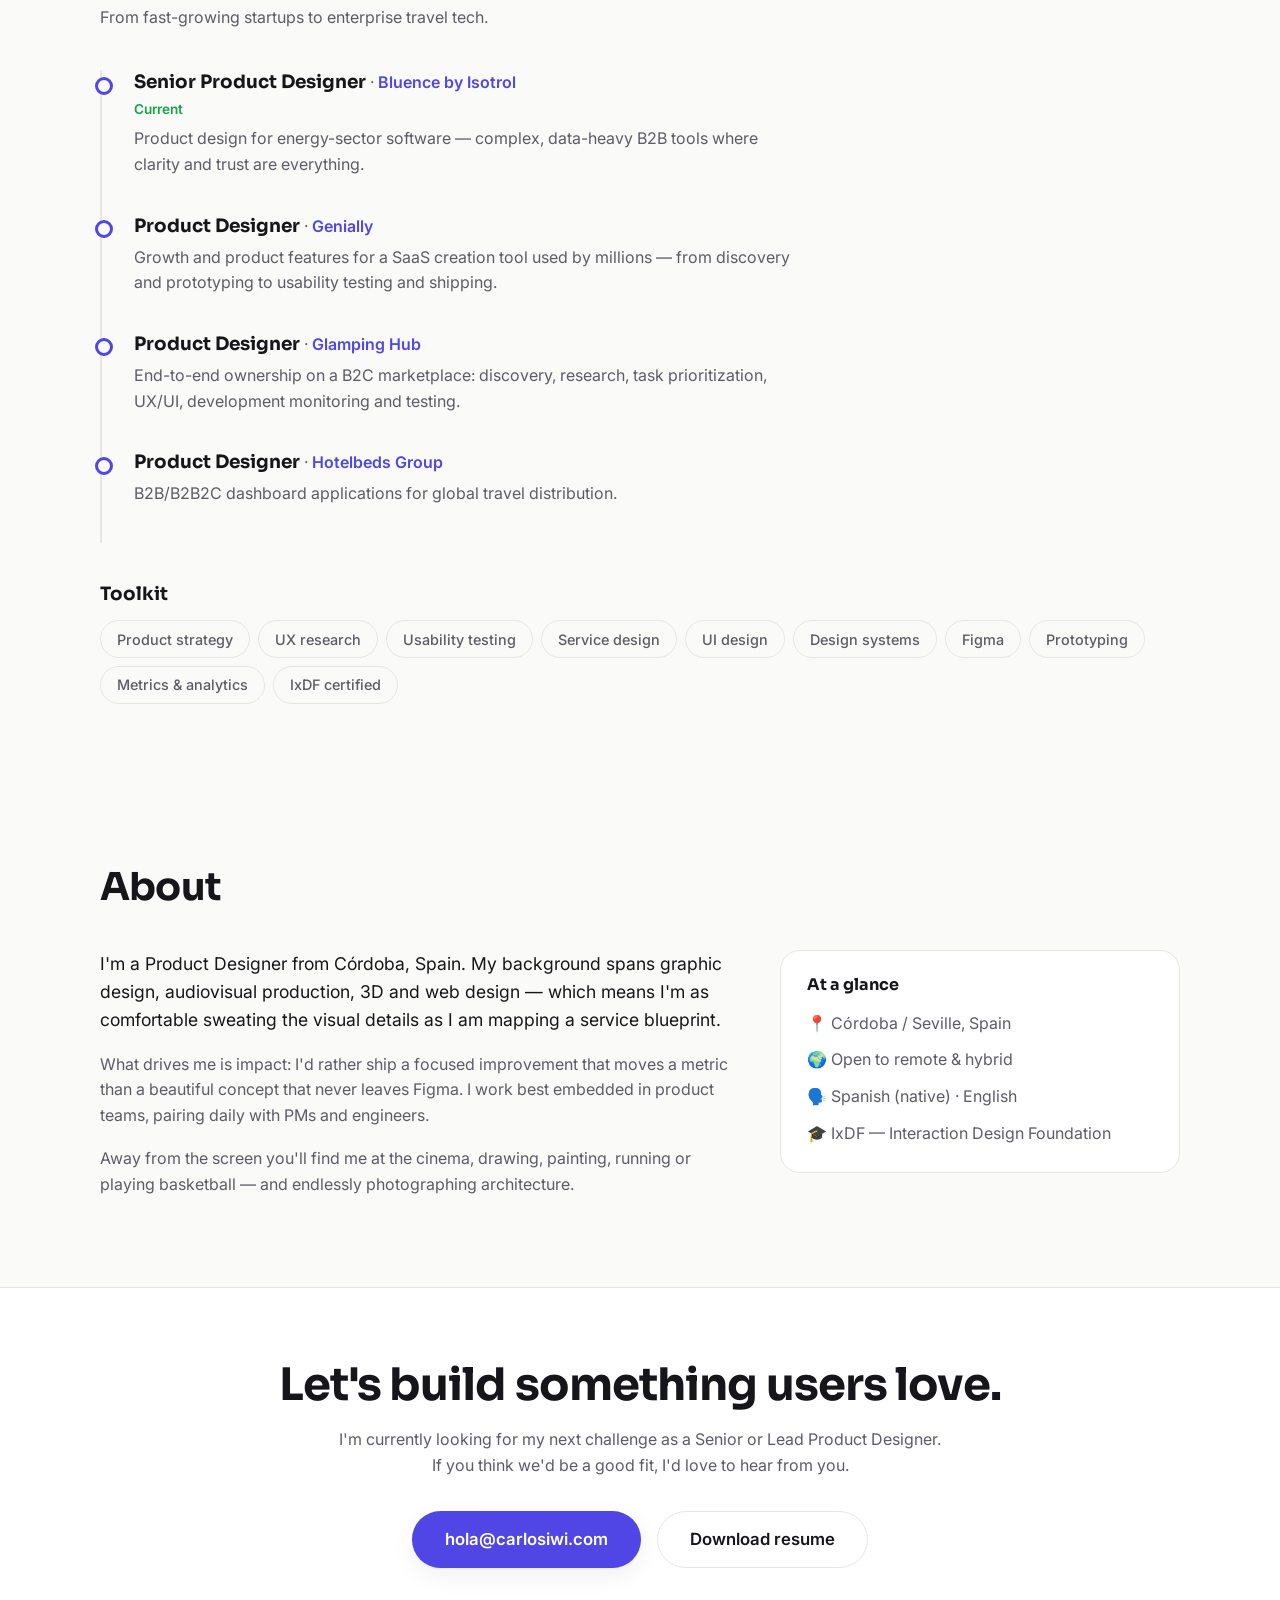
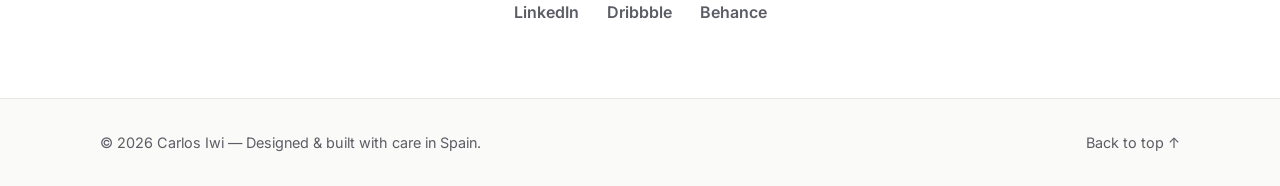
==== commit dedfa798: "Compact Selected Work into a 4-column grid Cards drop the description paragraph and long titles, kee" ====
--- a/index.html
+++ b/index.html
@@ -72,77 +72,61 @@
 
       <div class="work-grid">
 
-      <article class="case-card reveal">
-        <a href="genially-connectors.html" class="case-link">
-          <div class="case-visual genially" aria-hidden="true"><span>Genially</span></div>
-          <div class="case-body">
-            <p class="case-meta">Genially · SaaS B2B/B2C · Product</p>
-            <h3>Connectors — bringing external content into the editor</h3>
-            <p>
-              Discovery, wireframing, prototyping and usability testing for a feature
-              that lets creators embed and connect external tools without leaving the canvas.
-            </p>
-            <ul class="tags">
-              <li>Discovery</li><li>Prototyping</li><li>Usability testing</li>
-            </ul>
-            <span class="case-cta">Read case study →</span>
-          </div>
-        </a>
-      </article>
-
-      <article class="case-card reveal">
-        <a href="genially-favorites.html" class="case-link">
-          <div class="case-visual genially-alt" aria-hidden="true"><span>Genially</span></div>
-          <div class="case-body">
-            <p class="case-meta">Genially · SaaS B2B/B2C · Growth</p>
-            <h3>Favorites — helping creators reuse what works</h3>
-            <p>
-              A growth-driven feature to save and reuse content, designed end-to-end
-              from problem framing to validation with users.
-            </p>
-            <ul class="tags">
-              <li>Growth</li><li>UX/UI</li><li>Experimentation</li>
-            </ul>
-            <span class="case-cta">Read case study →</span>
-          </div>
-        </a>
-      </article>
-
-      <article class="case-card reveal">
-        <a href="gh-dashboard.html" class="case-link">
-          <div class="case-visual glamping" aria-hidden="true"><span>Glamping&nbsp;Hub</span></div>
-          <div class="case-body">
-            <p class="case-meta">Glamping Hub · Marketplace B2C · Dashboard</p>
-            <h3>Host dashboard redesign — mobile-first</h3>
-            <p>
-              Research, task prioritization and a mobile-first redesign of the host
-              dashboard, fixing navigation and the key pain points hosts hit every day.
-            </p>
-            <ul class="tags">
-              <li>Research</li><li>Mobile-first</li><li>Information architecture</li>
-            </ul>
-            <span class="case-cta">Read case study →</span>
-          </div>
-        </a>
-      </article>
-
-      <article class="case-card reveal">
-        <a href="#contact" class="case-link">
-          <div class="case-visual hotelbeds" aria-hidden="true"><span>Hotelbeds</span></div>
-          <div class="case-body">
-            <p class="case-meta">Hotelbeds · B2B/B2B2C · Dashboard app</p>
-            <h3>Travel distribution tools at enterprise scale</h3>
-            <p>
-              Dashboard and internal tooling design for one of the world's largest
-              travel distributors. Available on request — ask me about it.
-            </p>
-            <ul class="tags">
-              <li>Enterprise UX</li><li>Data-heavy UI</li><li>Design system</li>
-            </ul>
-            <span class="case-cta">Ask me about it →</span>
-          </div>
-        </a>
-      </article>
+        <article class="case-card reveal">
+          <a href="genially-connectors.html" class="case-link">
+            <div class="case-visual genially" aria-hidden="true"><span>Genially</span></div>
+            <div class="case-body">
+              <p class="case-meta">Genially · Product</p>
+              <h3>Connectors</h3>
+              <ul class="tags">
+                <li>Discovery</li><li>Usability testing</li>
+              </ul>
+              <span class="case-cta">Case study →</span>
+            </div>
+          </a>
+        </article>
+
+        <article class="case-card reveal">
+          <a href="genially-favorites.html" class="case-link">
+            <div class="case-visual genially-alt" aria-hidden="true"><span>Genially</span></div>
+            <div class="case-body">
+              <p class="case-meta">Genially · Growth</p>
+              <h3>Favorites</h3>
+              <ul class="tags">
+                <li>Growth</li><li>Experimentation</li>
+              </ul>
+              <span class="case-cta">Case study →</span>
+            </div>
+          </a>
+        </article>
+
+        <article class="case-card reveal">
+          <a href="gh-dashboard.html" class="case-link">
+            <div class="case-visual glamping" aria-hidden="true"><span>Glamping&nbsp;Hub</span></div>
+            <div class="case-body">
+              <p class="case-meta">Glamping Hub · B2C</p>
+              <h3>Host dashboard</h3>
+              <ul class="tags">
+                <li>Research</li><li>Mobile-first</li>
+              </ul>
+              <span class="case-cta">Case study →</span>
+            </div>
+          </a>
+        </article>
+
+        <article class="case-card reveal">
+          <a href="#contact" class="case-link">
+            <div class="case-visual hotelbeds" aria-hidden="true"><span>Hotelbeds</span></div>
+            <div class="case-body">
+              <p class="case-meta">Hotelbeds · B2B</p>
+              <h3>Dashboard app</h3>
+              <ul class="tags">
+                <li>Enterprise UX</li><li>Data-heavy UI</li>
+              </ul>
+              <span class="case-cta">Ask me about it →</span>
+            </div>
+          </a>
+        </article>
 
       </div>
     </section>
--- a/styles.css
+++ b/styles.css
@@ -218,8 +218,8 @@
 
 .work-grid {
   display: grid;
-  grid-template-columns: repeat(2, 1fr);
-  gap: 1.75rem;
+  grid-template-columns: repeat(4, 1fr);
+  gap: 1.25rem;
 }
 
 .case-card { display: flex; }
@@ -244,12 +244,12 @@
   display: flex;
   align-items: center;
   justify-content: center;
-  min-height: 180px;
+  min-height: 140px;
 }
 .case-visual span {
   font-family: var(--font-display);
   font-weight: 800;
-  font-size: 1.6rem;
+  font-size: 1.25rem;
   color: rgb(255 255 255 / 0.92);
   letter-spacing: -0.02em;
 }
@@ -259,7 +259,7 @@
 .case-visual.hotelbeds    { background: linear-gradient(135deg, #0369a1, #14b8a6); }
 
 .case-body {
-  padding: 1.75rem 2rem;
+  padding: 1.25rem 1.4rem;
   display: flex;
   flex-direction: column;
   flex: 1;
@@ -267,16 +267,15 @@
 .case-body .case-cta { margin-top: auto; }
 
 .case-meta {
-  font-size: 0.8rem;
+  font-size: 0.75rem;
   font-weight: 600;
   text-transform: uppercase;
   letter-spacing: 0.08em;
   color: var(--accent);
-  margin-bottom: 0.5rem;
-}
-
-.case-body h3 { font-size: 1.35rem; margin-bottom: 0.6rem; }
-.case-body > p { color: var(--text-muted); margin-bottom: 1rem; }
+  margin-bottom: 0.35rem;
+}
+
+.case-body h3 { font-size: 1.2rem; margin-bottom: 0.7rem; }
 
 .tags {
   list-style: none;
@@ -296,7 +295,11 @@
 }
 .tags-lg li { font-size: 0.9rem; padding: 0.4rem 1rem; }
 
-.case-cta { font-weight: 600; color: var(--accent); font-size: 0.95rem; }
+.case-cta { font-weight: 600; color: var(--accent); font-size: 0.9rem; }
+
+@media (max-width: 1024px) {
+  .work-grid { grid-template-columns: repeat(2, 1fr); }
+}
 
 /* ---------- Experience ---------- */
 
